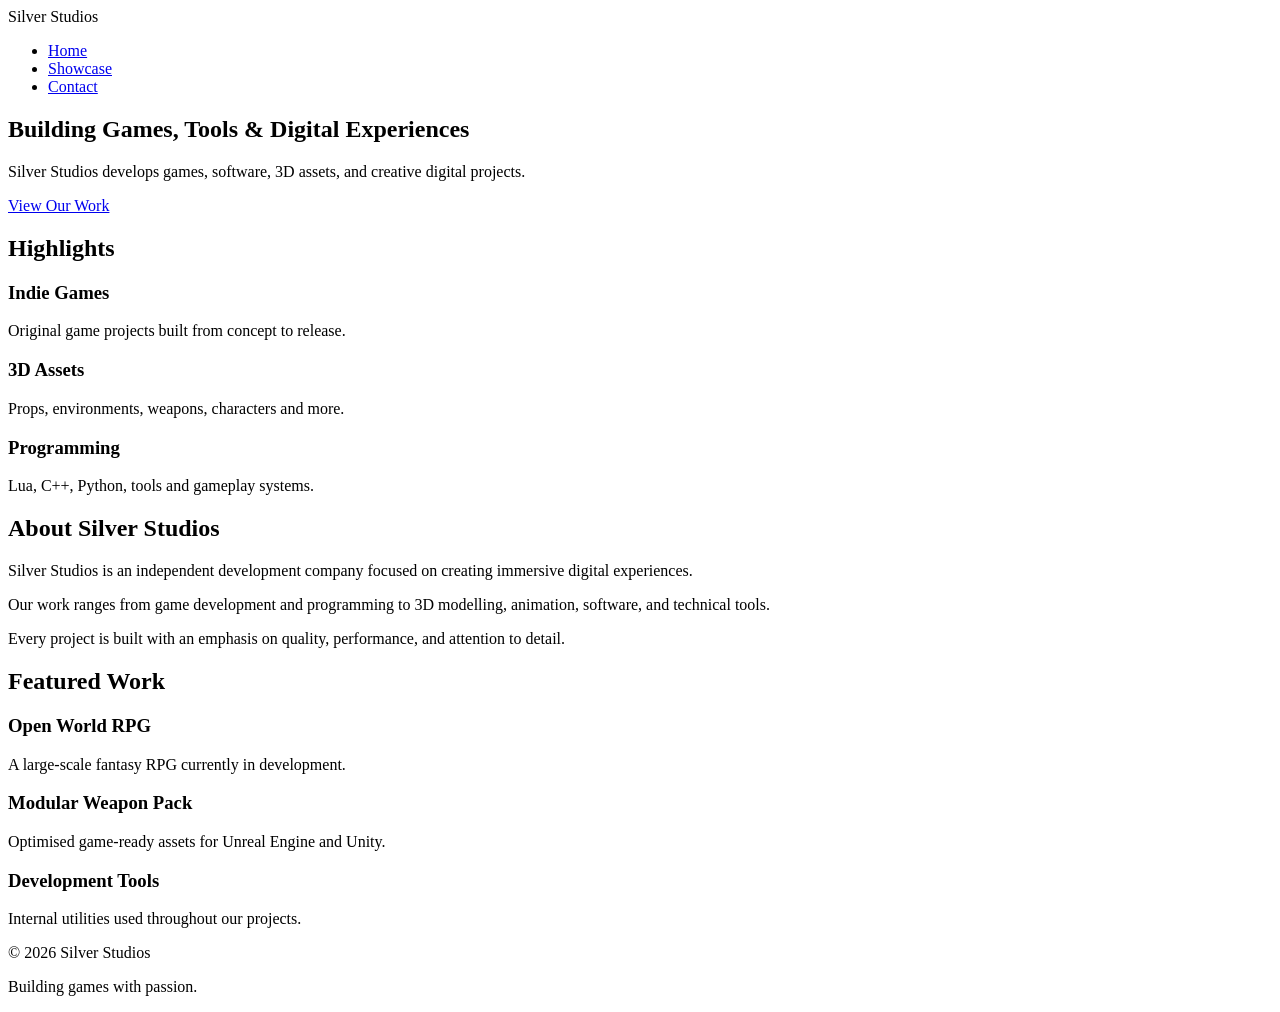
==== index.html @ 5c0b0d17 "Create index.html" ====
<!DOCTYPE html>
<html lang="en">

<head>

    <meta charset="UTF-8">
    <meta name="viewport" content="width=device-width, initial-scale=1.0">

    <title>Silver Studios</title>

    <link rel="stylesheet" href="css/style.css">
    <script defer src="js/script.js"></script>

</head>

<body>

    <!-- ===========================
         Navigation
    ============================ -->

    <header>

        <nav class="navbar">

            <div class="logo">
                Silver Studios
            </div>

            <ul class="nav-links">

                <li>
                    <a class="active" href="index.html">Home</a>
                </li>

                <li>
                    <a href="showcase.html">Showcase</a>
                </li>

                <li>
                    <a href="contact.html">Contact</a>
                </li>

            </ul>

        </nav>

    </header>

    <!-- ===========================
         Hero
    ============================ -->

    <section class="hero">

        <div class="hero-content">

            <h1>
                Building Games, Tools & Digital Experiences
            </h1>

            <p>

                Silver Studios develops games,
                software,
                3D assets,
                and creative digital projects.

            </p>

            <a href="showcase.html" class="button">
                View Our Work
            </a>

        </div>

    </section>

    <!-- ===========================
         Highlights
    ============================ -->

    <section class="section">

        <h2>
            Highlights
        </h2>

        <div class="card-grid">

            <div class="card">

                <h3>
                    Indie Games
                </h3>

                <p>

                    Original game projects built from
                    concept to release.

                </p>

            </div>

            <div class="card">

                <h3>
                    3D Assets
                </h3>

                <p>

                    Props,
                    environments,
                    weapons,
                    characters and more.

                </p>

            </div>

            <div class="card">

                <h3>
                    Programming
                </h3>

                <p>

                    Lua,
                    C++,
                    Python,
                    tools and gameplay systems.

                </p>

            </div>

        </div>

    </section>

    <!-- ===========================
         About
    ============================ -->

    <section class="section">

        <h2>

            About Silver Studios

        </h2>

        <p>

            Silver Studios is an independent development
            company focused on creating immersive digital
            experiences.

        </p>

        <p>

            Our work ranges from game development and
            programming to 3D modelling,
            animation,
            software,
            and technical tools.

        </p>

        <p>

            Every project is built with an emphasis on
            quality,
            performance,
            and attention to detail.

        </p>

    </section>

    <!-- ===========================
         Quick Showcase
    ============================ -->

    <section class="section">

        <h2>

            Featured Work

        </h2>

        <div class="card-grid">

            <div class="card">

                <h3>

                    Open World RPG

                </h3>

                <p>

                    A large-scale fantasy RPG currently
                    in development.

                </p>

            </div>

            <div class="card">

                <h3>

                    Modular Weapon Pack

                </h3>

                <p>

                    Optimised game-ready assets for
                    Unreal Engine and Unity.

                </p>

            </div>

            <div class="card">

                <h3>

                    Development Tools

                </h3>

                <p>

                    Internal utilities used throughout
                    our projects.

                </p>

            </div>

        </div>

    </section>

    <!-- ===========================
         Footer
    ============================ -->

    <footer>

        <p>

            © 2026 Silver Studios

        </p>

        <p>

            Building games with passion.

        </p>

    </footer>

</body>

</html>
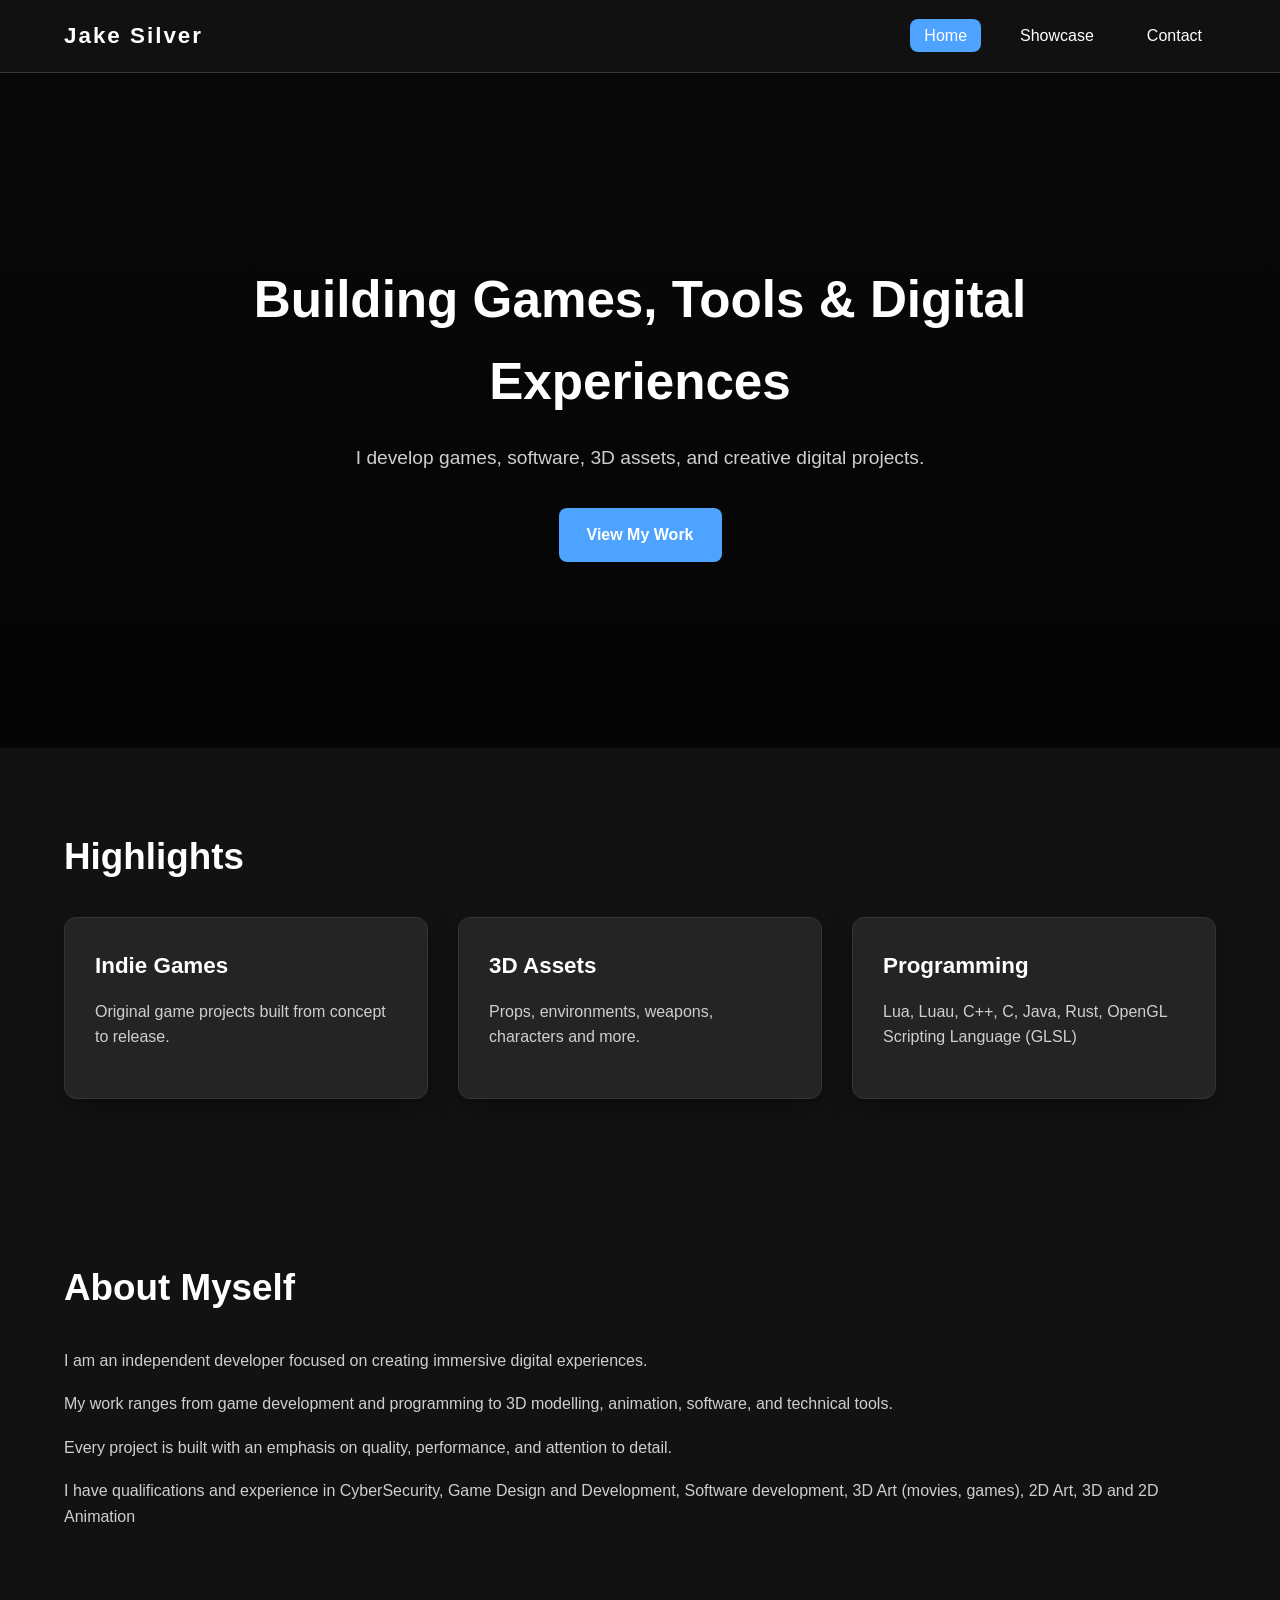
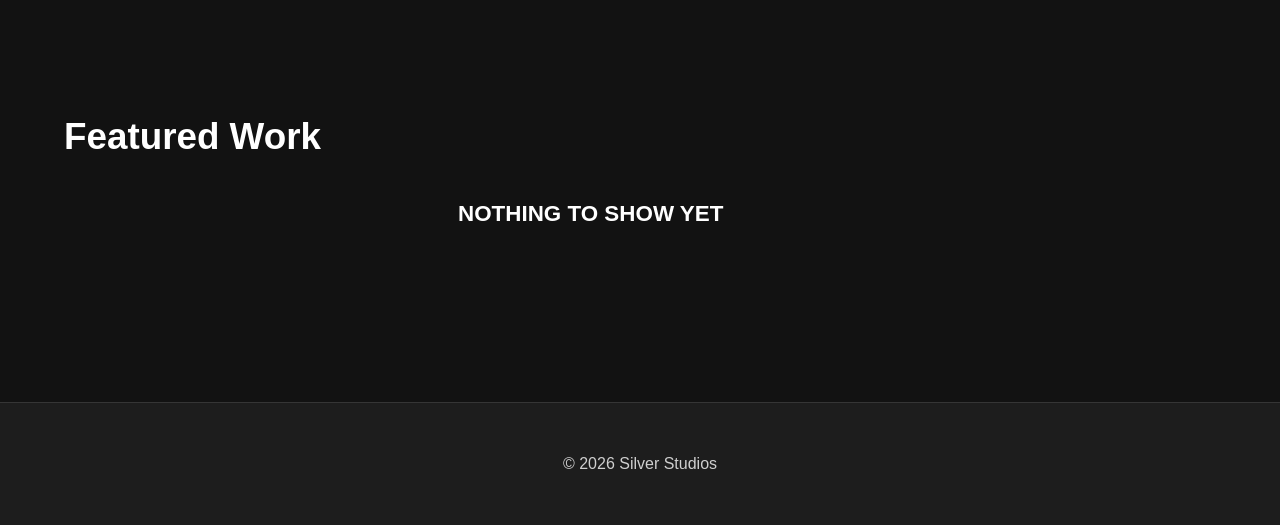
==== commit a84850ce: "Update index.html" ====
--- a/index.html
+++ b/index.html
@@ -6,7 +6,7 @@
     <meta charset="UTF-8">
     <meta name="viewport" content="width=device-width, initial-scale=1.0">
 
-    <title>Silver Studios</title>
+    <title>Jake Silver</title>
 
     <link rel="stylesheet" href="css/style.css">
     <script defer src="js/script.js"></script>
@@ -24,7 +24,7 @@
         <nav class="navbar">
 
             <div class="logo">
-                Silver Studios
+                Jake Silver
             </div>
 
             <ul class="nav-links">
@@ -61,7 +61,7 @@
 
             <p>
 
-                Silver Studios develops games,
+                I develop games,
                 software,
                 3D assets,
                 and creative digital projects.
@@ -69,7 +69,7 @@
             </p>
 
             <a href="showcase.html" class="button">
-                View Our Work
+                View My Work
             </a>
 
         </div>
@@ -129,9 +129,12 @@
                 <p>
 
                     Lua,
+                    Luau,
                     C++,
-                    Python,
-                    tools and gameplay systems.
+                    C,
+                    Java,
+                    Rust,
+                    OpenGL Scripting Language (GLSL)
 
                 </p>
 
@@ -149,21 +152,20 @@
 
         <h2>
 
-            About Silver Studios
+            About Myself
 
         </h2>
 
         <p>
 
-            Silver Studios is an independent development
-            company focused on creating immersive digital
+            I am an independent developer focused on creating immersive digital
             experiences.
 
         </p>
 
         <p>
 
-            Our work ranges from game development and
+            My work ranges from game development and
             programming to 3D modelling,
             animation,
             software,
@@ -180,6 +182,17 @@
 
         </p>
 
+        <p>
+
+            I have qualifications and experience in CyberSecurity,
+            Game Design and Development,
+            Software development,
+            3D Art (movies, games),
+            2D Art,
+            3D and 2D Animation
+            
+        </p>
+
     </section>
 
     <!-- ===========================
@@ -196,56 +209,11 @@
 
         <div class="card-grid">
 
-            <div class="card">
-
-                <h3>
-
-                    Open World RPG
-
-                </h3>
-
-                <p>
-
-                    A large-scale fantasy RPG currently
-                    in development.
-
-                </p>
-
-            </div>
-
-            <div class="card">
-
-                <h3>
-
-                    Modular Weapon Pack
-
-                </h3>
-
-                <p>
-
-                    Optimised game-ready assets for
-                    Unreal Engine and Unity.
-
-                </p>
-
-            </div>
-
-            <div class="card">
-
-                <h3>
-
-                    Development Tools
-
-                </h3>
-
-                <p>
-
-                    Internal utilities used throughout
-                    our projects.
-
-                </p>
-
-            </div>
+            <p>
+
+                <h3> NOTHING TO SHOW YET </h3>
+                
+            </p>
 
         </div>
 
@@ -259,13 +227,7 @@
 
         <p>
 
-            © 2026 Silver Studios
-
-        </p>
-
-        <p>
-
-            Building games with passion.
+            © 2026 Jake Silver
 
         </p>
 
--- a/css/style.css
+++ b/css/style.css
@@ -0,0 +1,1053 @@
+/* ===========================================================
+   Silver Studios Website
+   style.css
+
+   Part 1
+   Reset, Variables, Layout & Navigation
+=========================================================== */
+
+
+/* ===========================
+   CSS Variables
+=========================== */
+
+:root{
+
+    --background:#121212;
+    --background-light:#1d1d1d;
+
+    --card:#242424;
+
+    --primary:#4da3ff;
+    --primary-hover:#6ab5ff;
+
+    --text:#ffffff;
+    --text-light:#cfcfcf;
+
+    --border:#353535;
+
+    --shadow:0 8px 24px rgba(0,0,0,.35);
+
+    --radius:12px;
+
+    --transition:.25s ease;
+
+}
+
+
+/* ===========================
+   Reset
+=========================== */
+
+*{
+    margin:0;
+    padding:0;
+    box-sizing:border-box;
+}
+
+
+html{
+
+    scroll-behavior:smooth;
+
+}
+
+
+body{
+
+    background:var(--background);
+
+    color:var(--text);
+
+    font-family:
+
+        Arial,
+        Helvetica,
+        sans-serif;
+
+    line-height:1.6;
+
+}
+
+
+/* ===========================
+   Images
+=========================== */
+
+img{
+
+    max-width:100%;
+
+    display:block;
+
+}
+
+
+/* ===========================
+   Links
+=========================== */
+
+a{
+
+    color:inherit;
+
+    text-decoration:none;
+
+}
+
+
+/* ===========================
+   Lists
+=========================== */
+
+ul{
+
+    list-style:none;
+
+}
+
+
+/* ===========================
+   Headings
+=========================== */
+
+h1{
+
+    font-size:3.2rem;
+
+    margin-bottom:20px;
+
+}
+
+
+h2{
+
+    font-size:2.3rem;
+
+    margin-bottom:30px;
+
+}
+
+
+h3{
+
+    font-size:1.4rem;
+
+    margin-bottom:10px;
+
+}
+
+
+p{
+
+    color:var(--text-light);
+
+}
+
+
+/* ===========================
+   General Section
+=========================== */
+
+.section{
+
+    width:min(1200px,90%);
+
+    margin:auto;
+
+    padding:80px 0;
+
+}
+
+
+/* ===========================
+   Navigation
+=========================== */
+
+header{
+
+    position:sticky;
+
+    top:0;
+
+    z-index:100;
+
+    background:rgba(18,18,18,.95);
+
+    backdrop-filter:blur(10px);
+
+    border-bottom:1px solid var(--border);
+
+}
+
+
+.navbar{
+
+    width:min(1200px,90%);
+
+    margin:auto;
+
+    display:flex;
+
+    justify-content:space-between;
+
+    align-items:center;
+
+    padding:18px 0;
+
+}
+
+
+.logo{
+
+    font-size:1.4rem;
+
+    font-weight:bold;
+
+    letter-spacing:2px;
+
+}
+
+
+.nav-links{
+
+    display:flex;
+
+    gap:25px;
+
+}
+
+
+.nav-links a{
+
+    padding:8px 14px;
+
+    border-radius:8px;
+
+    transition:var(--transition);
+
+}
+
+
+.nav-links a:hover{
+
+    background:var(--primary);
+
+}
+
+
+.active{
+
+    background:var(--primary);
+
+}
+
+
+/* ===========================
+   Hero
+=========================== */
+
+.hero{
+
+    min-height:75vh;
+
+    display:flex;
+
+    justify-content:center;
+
+    align-items:center;
+
+    text-align:center;
+
+    padding:40px;
+
+    background:
+
+        linear-gradient(
+
+            rgba(0,0,0,.55),
+
+            rgba(0,0,0,.75)
+
+        ),
+
+        url("../images/hero.jpg");
+
+    background-size:cover;
+
+    background-position:center;
+
+}
+
+
+.small-hero{
+
+    min-height:45vh;
+
+}
+
+
+.hero-content{
+
+    max-width:800px;
+
+}
+
+
+.hero-content p{
+
+    font-size:1.2rem;
+
+    margin-bottom:35px;
+
+}
+
+
+/* ===========================
+   Buttons
+=========================== */
+
+.button{
+
+    display:inline-block;
+
+    padding:
+
+        14px
+        28px;
+
+    background:var(--primary);
+
+    border-radius:8px;
+
+    transition:var(--transition);
+
+    font-weight:bold;
+
+}
+
+
+.button:hover{
+
+    background:var(--primary-hover);
+
+    transform:translateY(-2px);
+
+}
+
+
+/* ===========================
+   Card Grid
+=========================== */
+
+.card-grid{
+
+    display:grid;
+
+    grid-template-columns:
+
+        repeat(
+            auto-fit,
+            minmax(300px,1fr)
+        );
+
+    gap:30px;
+
+}
+
+/* ===========================================================
+   Part 2
+   Cards, Project Cards, Footer & Utilities
+=========================================================== */
+
+
+/* ===========================
+   Standard Cards
+=========================== */
+
+.card{
+
+    background:var(--card);
+
+    padding:30px;
+
+    border-radius:var(--radius);
+
+    border:1px solid var(--border);
+
+    box-shadow:var(--shadow);
+
+    transition:var(--transition);
+
+}
+
+
+.card:hover{
+
+    transform:translateY(-8px);
+
+    border-color:var(--primary);
+
+}
+
+
+.card p{
+
+    margin-top:15px;
+
+}
+
+
+/* ===========================
+   Project Cards
+=========================== */
+
+.project-card{
+
+    background:var(--card);
+
+    border-radius:var(--radius);
+
+    overflow:hidden;
+
+    border:1px solid var(--border);
+
+    box-shadow:var(--shadow);
+
+    transition:var(--transition);
+
+}
+
+
+.project-card:hover{
+
+    transform:translateY(-10px);
+
+    border-color:var(--primary);
+
+}
+
+
+.project-card img{
+
+    width:100%;
+
+    height:220px;
+
+    object-fit:cover;
+
+}
+
+
+/* Content inside cards */
+
+.project-content{
+
+    padding:25px;
+
+}
+
+
+.project-content h3{
+
+    margin-bottom:12px;
+
+}
+
+
+.project-content p{
+
+    margin-bottom:20px;
+
+}
+
+
+/* Button inside project card */
+
+.project-content .button{
+
+    margin-top:10px;
+
+}
+
+
+/* ===========================
+   About Section
+=========================== */
+
+.section p{
+
+    margin-bottom:18px;
+
+}
+
+
+/* ===========================
+   Footer
+=========================== */
+
+footer{
+
+    margin-top:80px;
+
+    padding:40px 20px;
+
+    background:var(--background-light);
+
+    border-top:1px solid var(--border);
+
+    text-align:center;
+
+}
+
+
+footer p{
+
+    margin:8px 0;
+
+}
+
+
+/* ===========================
+   Horizontal Divider
+=========================== */
+
+hr{
+
+    border:none;
+
+    border-top:1px solid var(--border);
+
+    margin:50px 0;
+
+}
+
+
+/* ===========================
+   Utility Classes
+=========================== */
+
+.center{
+
+    text-align:center;
+
+}
+
+
+.hidden{
+
+    display:none;
+
+}
+
+
+.flex{
+
+    display:flex;
+
+}
+
+
+.space-between{
+
+    justify-content:space-between;
+
+}
+
+
+.align-center{
+
+    align-items:center;
+
+}
+
+
+.margin-top{
+
+    margin-top:40px;
+
+}
+
+
+.margin-bottom{
+
+    margin-bottom:40px;
+
+}
+
+
+/* ===========================
+   Fade Animation
+=========================== */
+
+.fade{
+
+    animation:fadeIn .7s ease;
+
+}
+
+
+@keyframes fadeIn{
+
+    from{
+
+        opacity:0;
+
+        transform:translateY(20px);
+
+    }
+
+    to{
+
+        opacity:1;
+
+        transform:translateY(0);
+
+    }
+
+}
+
+
+/* ===========================
+   Float Animation
+=========================== */
+
+.float:hover{
+
+    transform:
+
+        translateY(-6px)
+
+        scale(1.02);
+
+}
+
+
+/* ===========================
+   Selection Colour
+=========================== */
+
+::selection{
+
+    background:var(--primary);
+
+    color:white;
+
+}
+
+
+/* ===========================
+   Scrollbar
+=========================== */
+
+::-webkit-scrollbar{
+
+    width:12px;
+
+}
+
+
+::-webkit-scrollbar-track{
+
+    background:var(--background);
+
+}
+
+
+::-webkit-scrollbar-thumb{
+
+    background:var(--primary);
+
+    border-radius:20px;
+
+}
+
+
+::-webkit-scrollbar-thumb:hover{
+
+    background:var(--primary-hover);
+
+}
+
+/* ===========================================================
+   Part 3
+   Contact Page, Responsive Design & Final Polish
+=========================================================== */
+
+
+/* ===========================
+   Contact Layout
+=========================== */
+
+.contact-grid{
+
+    display:grid;
+
+    grid-template-columns:
+
+        1fr
+        1fr;
+
+    gap:40px;
+
+    margin-top:40px;
+
+}
+
+
+.contact-info{
+
+    background:var(--card);
+
+    border:1px solid var(--border);
+
+    border-radius:var(--radius);
+
+    padding:30px;
+
+    box-shadow:var(--shadow);
+
+}
+
+
+.contact-info h3{
+
+    margin-bottom:20px;
+
+}
+
+
+.contact-info p{
+
+    margin-bottom:15px;
+
+}
+
+
+.contact-info a{
+
+    color:var(--primary);
+
+}
+
+
+.contact-info a:hover{
+
+    color:var(--primary-hover);
+
+}
+
+
+/* ===========================
+   Contact Form
+=========================== */
+
+.contact-form{
+
+    background:var(--card);
+
+    border:1px solid var(--border);
+
+    border-radius:var(--radius);
+
+    padding:30px;
+
+    box-shadow:var(--shadow);
+
+}
+
+
+.contact-form label{
+
+    display:block;
+
+    margin-bottom:8px;
+
+    font-weight:bold;
+
+}
+
+
+.contact-form input,
+
+.contact-form textarea{
+
+    width:100%;
+
+    padding:14px;
+
+    margin-bottom:20px;
+
+    border:1px solid var(--border);
+
+    border-radius:8px;
+
+    background:var(--background-light);
+
+    color:var(--text);
+
+    font-size:1rem;
+
+    transition:var(--transition);
+
+}
+
+
+.contact-form textarea{
+
+    min-height:180px;
+
+    resize:vertical;
+
+}
+
+
+.contact-form input:focus,
+
+.contact-form textarea:focus{
+
+    outline:none;
+
+    border-color:var(--primary);
+
+    box-shadow:0 0 10px rgba(77,163,255,.3);
+
+}
+
+
+.contact-form button{
+
+    cursor:pointer;
+
+    border:none;
+
+}
+
+
+/* ===========================
+   Image Effects
+=========================== */
+
+.project-card img{
+
+    transition:
+
+        transform .35s ease,
+
+        filter .35s ease;
+
+}
+
+
+.project-card:hover img{
+
+    transform:scale(1.05);
+
+    filter:brightness(1.08);
+
+}
+
+
+/* ===========================
+   Navigation Animation
+=========================== */
+
+.nav-links a{
+
+    position:relative;
+
+}
+
+
+.nav-links a::after{
+
+    content:"";
+
+    position:absolute;
+
+    left:0;
+
+    bottom:-4px;
+
+    width:0;
+
+    height:2px;
+
+    background:var(--primary);
+
+    transition:width .25s ease;
+
+}
+
+
+.nav-links a:hover::after{
+
+    width:100%;
+
+}
+
+
+.active::after{
+
+    width:100%;
+
+}
+
+
+/* ===========================
+   Hero Animation
+=========================== */
+
+.hero-content{
+
+    animation:heroFade .9s ease;
+
+}
+
+
+@keyframes heroFade{
+
+    from{
+
+        opacity:0;
+
+        transform:translateY(30px);
+
+    }
+
+    to{
+
+        opacity:1;
+
+        transform:translateY(0);
+
+    }
+
+}
+
+
+/* ===========================
+   Focus Accessibility
+=========================== */
+
+a:focus,
+
+button:focus,
+
+input:focus,
+
+textarea:focus{
+
+    outline:2px solid var(--primary);
+
+    outline-offset:3px;
+
+}
+
+
+/* ===========================
+   Responsive
+=========================== */
+
+@media (max-width:900px){
+
+    .contact-grid{
+
+        grid-template-columns:1fr;
+
+    }
+
+}
+
+
+@media (max-width:768px){
+
+    h1{
+
+        font-size:2.3rem;
+
+    }
+
+    h2{
+
+        font-size:1.8rem;
+
+    }
+
+    .navbar{
+
+        flex-direction:column;
+
+        gap:20px;
+
+    }
+
+    .nav-links{
+
+        flex-wrap:wrap;
+
+        justify-content:center;
+
+        gap:12px;
+
+    }
+
+    .hero{
+
+        min-height:60vh;
+
+        padding:30px;
+
+    }
+
+    .hero-content p{
+
+        font-size:1rem;
+
+    }
+
+    .card-grid{
+
+        grid-template-columns:1fr;
+
+    }
+
+}
+
+
+@media (max-width:480px){
+
+    body{
+
+        font-size:.95rem;
+
+    }
+
+    .section{
+
+        width:94%;
+
+        padding:60px 0;
+
+    }
+
+    .button{
+
+        width:100%;
+
+        text-align:center;
+
+    }
+
+    .project-card img{
+
+        height:180px;
+
+    }
+
+}
+
+
+/* ===========================
+   End of stylesheet
+=========================== */
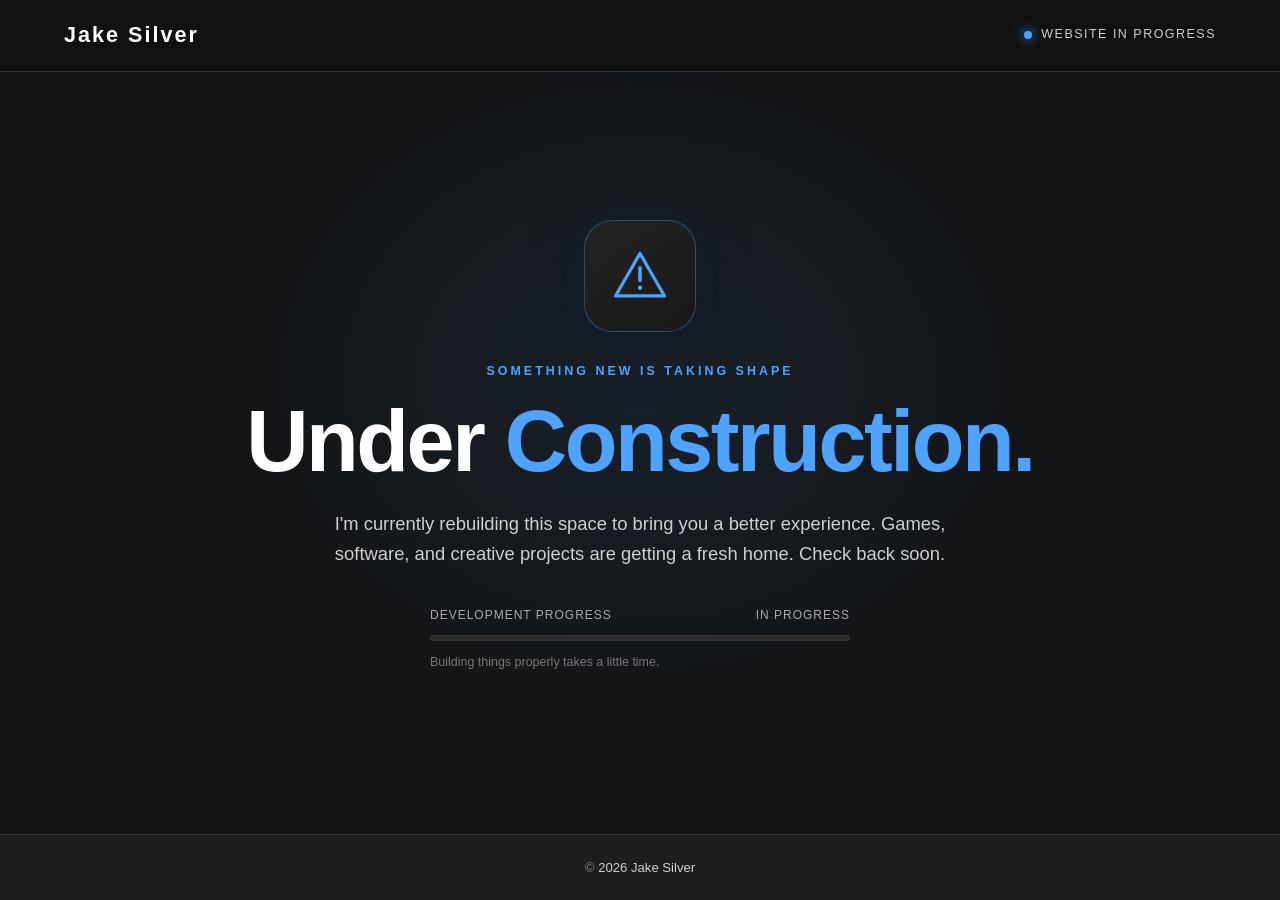
==== commit 6b5b6891: "Rename index.htrml to index.html" ====
--- a/index.html
+++ b/index.html
@@ -1,238 +1,345 @@
 <!DOCTYPE html>
 <html lang="en">
-
 <head>
-
-    <meta charset="UTF-8">
-    <meta name="viewport" content="width=device-width, initial-scale=1.0">
-
-    <title>Jake Silver</title>
-
-    <link rel="stylesheet" href="css/style.css">
-    <script defer src="js/script.js"></script>
-
+  <meta charset="UTF-8">
+  <meta name="viewport" content="width=device-width, initial-scale=1.0">
+  <meta name="theme-color" content="#121212">
+  <meta name="description" content="Jake Silver's website is currently under construction.">
+  <title>Under Construction | Jake Silver</title>
+  <style>
+    :root {
+      --background: #121212;
+      --background-light: #1d1d1d;
+      --card: #242424;
+      --primary: #4da3ff;
+      --primary-hover: #6ab5ff;
+      --text: #fff;
+      --text-light: #cfcfcf;
+      --border: #353535;
+    }
+
+    * { box-sizing: border-box; margin: 0; padding: 0; }
+
+    body {
+      min-height: 100vh;
+      color: var(--text);
+      background:
+        radial-gradient(ellipse at 50% 42%, rgba(77,163,255,.10), transparent 55%),
+        var(--background);
+      font-family: Arial, Helvetica, sans-serif;
+      line-height: 1.6;
+      display: flex;
+      flex-direction: column;
+      overflow-x: hidden;
+    }
+
+    body::before {
+      content: "";
+      position: fixed;
+      inset: 0;
+      pointer-events: none;
+      opacity: .14;
+      background-image: linear-gradient(rgba(255,255,255,.035) 1px, transparent 1px),
+                        linear-gradient(90deg, rgba(255,255,255,.035) 1px, transparent 1px);
+      background-size: 42px 42px;
+      mask-image: linear-gradient(to bottom, black, transparent 85%);
+    }
+
+    header {
+      position: relative;
+      z-index: 1;
+      border-bottom: 1px solid var(--border);
+      background: rgba(18,18,18,.82);
+      backdrop-filter: blur(10px);
+    }
+
+    .navbar {
+      width: min(1200px, 90%);
+      margin: auto;
+      padding: 18px 0;
+      display: flex;
+      align-items: center;
+      justify-content: space-between;
+    }
+
+    .logo {
+      font-size: 1.35rem;
+      font-weight: 700;
+      letter-spacing: 2px;
+    }
+
+    .status {
+      display: flex;
+      align-items: center;
+      gap: 9px;
+      color: var(--text-light);
+      font-size: .78rem;
+      letter-spacing: 1.5px;
+      text-transform: uppercase;
+    }
+
+    .status-dot {
+      width: 8px;
+      height: 8px;
+      border-radius: 50%;
+      background: var(--primary);
+      box-shadow: 0 0 12px var(--primary);
+      animation: pulse 1.8s infinite;
+    }
+
+    main {
+      flex: 1;
+      width: min(900px, 90%);
+      margin: auto;
+      padding: 70px 0;
+      display: grid;
+      place-items: center;
+      text-align: center;
+      position: relative;
+      z-index: 1;
+    }
+
+    .content { width: 100%; animation: enter .8s ease both; }
+
+    .construction-icon {
+      width: 112px;
+      height: 112px;
+      margin: 0 auto 30px;
+      display: grid;
+      place-items: center;
+      border: 1px solid rgba(77,163,255,.35);
+      border-radius: 28px;
+      background: linear-gradient(145deg, #242424, #171717);
+      box-shadow: 0 15px 55px rgba(0,0,0,.35), 0 0 35px rgba(77,163,255,.08);
+      color: var(--primary);
+    }
+
+    .construction-icon svg {
+      width: 58px;
+      height: 58px;
+      animation: gentle-float 4s ease-in-out infinite;
+    }
+
+    .eyebrow {
+      color: var(--primary);
+      font-size: .78rem;
+      font-weight: 700;
+      letter-spacing: 3px;
+      text-transform: uppercase;
+      margin-bottom: 14px;
+    }
+
+    h1 {
+      font-size: clamp(2.7rem, 7vw, 5.4rem);
+      line-height: 1.05;
+      letter-spacing: -2.5px;
+      margin-bottom: 22px;
+    }
+
+    h1 span { color: var(--primary); }
+
+    .description {
+      max-width: 620px;
+      margin: 0 auto;
+      color: var(--text-light);
+      font-size: clamp(1rem, 2.2vw, 1.15rem);
+    }
+
+    .progress-wrap {
+      width: min(420px, 100%);
+      margin: 38px auto 12px;
+      text-align: left;
+    }
+
+    .progress-label {
+      display: flex;
+      justify-content: space-between;
+      gap: 16px;
+      color: #a9a9a9;
+      font-size: .75rem;
+      letter-spacing: 1px;
+      text-transform: uppercase;
+      margin-bottom: 10px;
+    }
+
+    .progress-track {
+      height: 6px;
+      overflow: hidden;
+      border-radius: 99px;
+      background: #2b2b2b;
+      border: 1px solid #353535;
+    }
+
+    .progress-bar {
+      width: 0;
+      height: 100%;
+      border-radius: inherit;
+      background: linear-gradient(90deg, #3188e8, #78bdff);
+      box-shadow: 0 0 16px rgba(77,163,255,.45);
+      animation:
+        progress-cycle 3s linear infinite,
+        progress-glow 1.3s ease-in-out infinite alternate;
+    }
+
+    @keyframes progress-cycle {
+      0% {
+        width: 0;
+      }
+
+      37.5% {
+        width: 68%;
+      }
+
+      100% {
+        width: 68%;
+      }
+    }
+
+    .progress-note {
+      color: #777;
+      font-size: .78rem;
+      margin-top: 12px;
+    }
+
+    .actions {
+      display: flex;
+      justify-content: center;
+      flex-wrap: wrap;
+      gap: 12px;
+      margin-top: 34px;
+    }
+
+    .button {
+      display: inline-flex;
+      align-items: center;
+      justify-content: center;
+      gap: 9px;
+      min-height: 48px;
+      padding: 12px 22px;
+      border: 1px solid var(--border);
+      border-radius: 8px;
+      color: var(--text);
+      font-weight: 700;
+      font-size: .92rem;
+      transition: transform .2s ease, background .2s ease, border-color .2s ease;
+    }
+
+    .button.primary {
+      background: var(--primary);
+      color: #081522;
+      border-color: var(--primary);
+    }
+
+    .button:hover {
+      transform: translateY(-3px);
+      border-color: var(--primary);
+    }
+
+    .button.primary:hover { background: var(--primary-hover); }
+
+    .button svg { width: 17px; height: 17px; }
+
+    footer {
+      position: relative;
+      z-index: 1;
+      padding: 22px 20px;
+      text-align: center;
+      border-top: 1px solid var(--border);
+      background: var(--background-light);
+      color: #858585;
+      font-size: .82rem;
+    }
+
+    footer span { color: var(--text-light); }
+
+    @keyframes pulse {
+      0%, 100% { opacity: 1; transform: scale(1); }
+      50% { opacity: .45; transform: scale(.78); }
+    }
+
+    @keyframes gentle-float {
+      0%, 100% { transform: translateY(0); }
+      50% { transform: translateY(-5px); }
+    }
+
+    @keyframes progress-glow {
+      from { filter: brightness(.9); }
+      to { filter: brightness(1.2); }
+    }
+
+    @keyframes enter {
+      from { opacity: 0; transform: translateY(22px); }
+      to { opacity: 1; transform: translateY(0); }
+    }
+
+    @media (max-width: 600px) {
+      .navbar { width: 92%; }
+      .logo { font-size: 1.1rem; }
+      .status { font-size: .65rem; letter-spacing: 1px; }
+      main { padding: 55px 0; }
+      h1 { letter-spacing: -1.5px; }
+      .construction-icon { width: 92px; height: 92px; border-radius: 23px; }
+      .construction-icon svg { width: 48px; height: 48px; }
+      .button { width: 100%; }
+    }
+
+    @media (prefers-reduced-motion: reduce) {
+      *, *::before, *::after {
+        animation-duration: .01ms !important;
+        animation-iteration-count: 1 !important;
+        scroll-behavior: auto !important;
+        transition-duration: .01ms !important;
+      }
+    }
+  </style>
 </head>
-
 <body>
-
-    <!-- ===========================
-         Navigation
-    ============================ -->
-
-    <header>
-
-        <nav class="navbar">
-
-            <div class="logo">
-                Jake Silver
-            </div>
-
-            <ul class="nav-links">
-
-                <li>
-                    <a class="active" href="index.html">Home</a>
-                </li>
-
-                <li>
-                    <a href="showcase.html">Showcase</a>
-                </li>
-
-                <li>
-                    <a href="contact.html">Contact</a>
-                </li>
-
-            </ul>
-
-        </nav>
-
-    </header>
-
-    <!-- ===========================
-         Hero
-    ============================ -->
-
-    <section class="hero">
-
-        <div class="hero-content">
-
-            <h1>
-                Building Games, Tools & Digital Experiences
-            </h1>
-
-            <p>
-
-                I develop games,
-                software,
-                3D assets,
-                and creative digital projects.
-
-            </p>
-
-            <a href="showcase.html" class="button">
-                View My Work
-            </a>
-
+  <header>
+    <nav class="navbar" aria-label="Main navigation">
+      <div class="logo">Jake Silver</div>
+      <div class="status"><span class="status-dot" aria-hidden="true"></span> Website in progress</div>
+    </nav>
+  </header>
+
+  <main>
+    <section class="content" aria-labelledby="page-title">
+      <div class="construction-icon" aria-hidden="true">
+        <svg viewBox="0 0 64 64" fill="none" xmlns="http://www.w3.org/2000/svg">
+          <path d="M32 7L59 54H5L32 7Z" stroke="currentColor" stroke-width="3.5" stroke-linejoin="round"/>
+          <path d="M32 23V37" stroke="currentColor" stroke-width="4" stroke-linecap="round"/>
+          <circle cx="32" cy="45" r="2.5" fill="currentColor"/>
+        </svg>
+      </div>
+
+      <p class="eyebrow">Something new is taking shape</p>
+      <h1 id="page-title">Under <span>Construction.</span></h1>
+      <p class="description">
+        I'm currently rebuilding this space to bring you a better experience.
+        Games, software, and creative projects are getting a fresh home.
+        Check back soon.
+      </p>
+
+      <div class="progress-wrap" aria-label="Development progress">
+        <div class="progress-label">
+          <span>Development progress</span>
+          <span>In progress</span>
         </div>
+        <div class="progress-track" role="progressbar" aria-label="Website development progress" aria-valuemin="0" aria-valuemax="100" aria-valuenow="68">
+          <div class="progress-bar"></div>
+        </div>
+        <p class="progress-note">Building things properly takes a little time.</p>
+      </div>
+
 
     </section>
-
-    <!-- ===========================
-         Highlights
-    ============================ -->
-
-    <section class="section">
-
-        <h2>
-            Highlights
-        </h2>
-
-        <div class="card-grid">
-
-            <div class="card">
-
-                <h3>
-                    Indie Games
-                </h3>
-
-                <p>
-
-                    Original game projects built from
-                    concept to release.
-
-                </p>
-
-            </div>
-
-            <div class="card">
-
-                <h3>
-                    3D Assets
-                </h3>
-
-                <p>
-
-                    Props,
-                    environments,
-                    weapons,
-                    characters and more.
-
-                </p>
-
-            </div>
-
-            <div class="card">
-
-                <h3>
-                    Programming
-                </h3>
-
-                <p>
-
-                    Lua,
-                    Luau,
-                    C++,
-                    C,
-                    Java,
-                    Rust,
-                    OpenGL Scripting Language (GLSL)
-
-                </p>
-
-            </div>
-
-        </div>
-
-    </section>
-
-    <!-- ===========================
-         About
-    ============================ -->
-
-    <section class="section">
-
-        <h2>
-
-            About Myself
-
-        </h2>
-
-        <p>
-
-            I am an independent developer focused on creating immersive digital
-            experiences.
-
-        </p>
-
-        <p>
-
-            My work ranges from game development and
-            programming to 3D modelling,
-            animation,
-            software,
-            and technical tools.
-
-        </p>
-
-        <p>
-
-            Every project is built with an emphasis on
-            quality,
-            performance,
-            and attention to detail.
-
-        </p>
-
-        <p>
-
-            I have qualifications and experience in CyberSecurity,
-            Game Design and Development,
-            Software development,
-            3D Art (movies, games),
-            2D Art,
-            3D and 2D Animation
-            
-        </p>
-
-    </section>
-
-    <!-- ===========================
-         Quick Showcase
-    ============================ -->
-
-    <section class="section">
-
-        <h2>
-
-            Featured Work
-
-        </h2>
-
-        <div class="card-grid">
-
-            <p>
-
-                <h3> NOTHING TO SHOW YET </h3>
-                
-            </p>
-
-        </div>
-
-    </section>
-
-    <!-- ===========================
-         Footer
-    ============================ -->
-
-    <footer>
-
-        <p>
-
-            © 2026 Jake Silver
-
-        </p>
-
-    </footer>
-
+  </main>
+
+  <footer>
+    © <span id="year"></span> <span>Jake Silver</span>
+  </footer>
+
+  <script>
+    document.getElementById("year").textContent = new Date().getFullYear();
+  </script>
 </body>
-
 </html>
